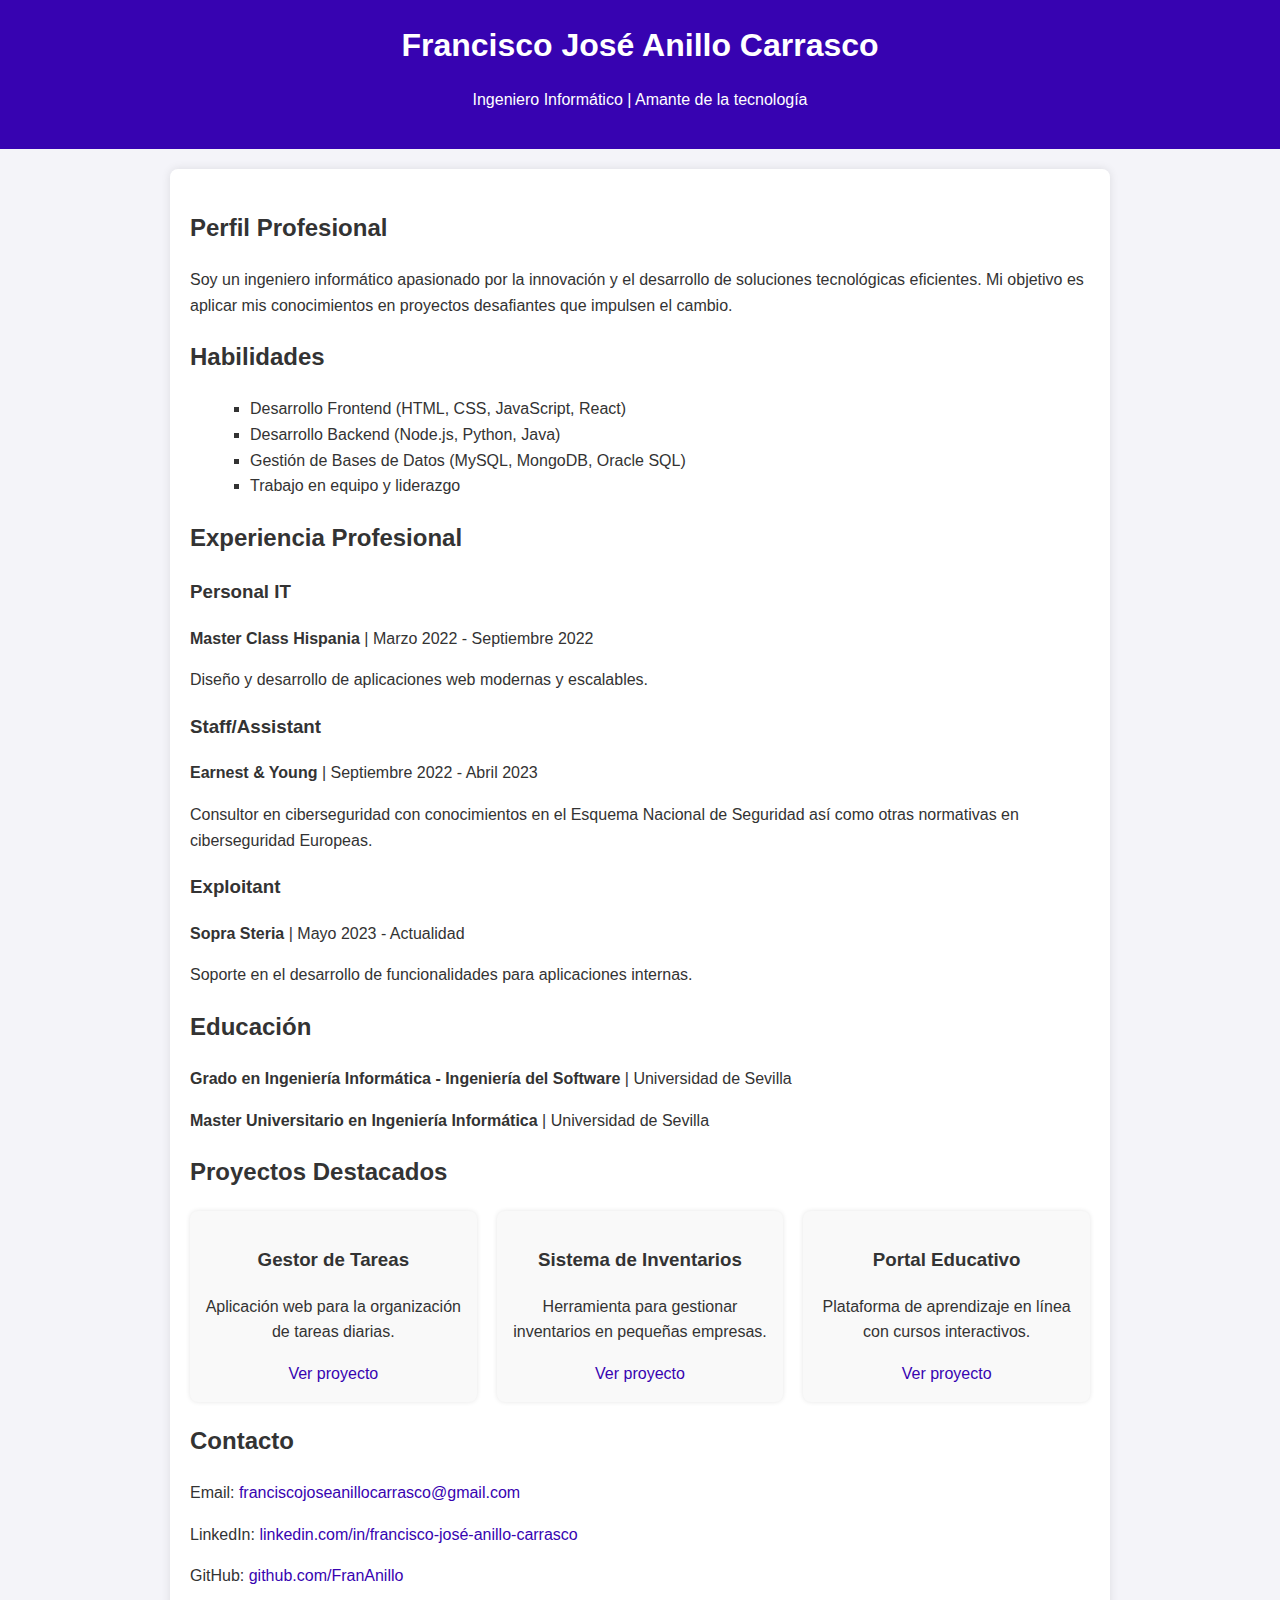
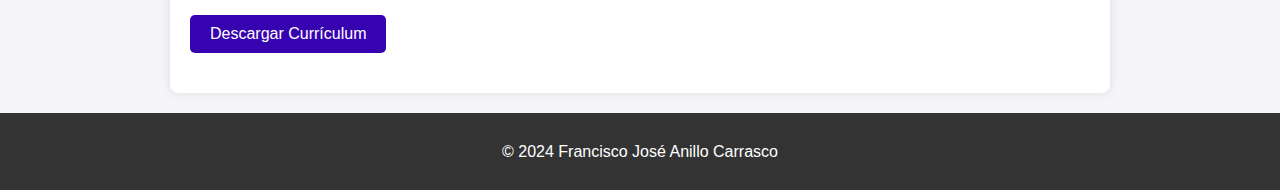
==== index.html @ 9dfd1857 "Cambio" ====
<!DOCTYPE html>
<html lang="es">
<head>
  <meta charset="UTF-8">
  <meta name="viewport" content="width=device-width, initial-scale=1.0">
  <title>Currículum Web - Francisco José Anillo Carrasco</title>
  <style>
    body {
      font-family: Arial, sans-serif;
      line-height: 1.6;
      margin: 0;
      padding: 0;
      background-color: #f4f4f9;
      color: #333;
    }

    .header {
      text-align: center;
      background-color: #3703b1;
      color: white;
      padding: 20px;
    }

    header h1 {
      margin: 0;
    }

    main {
      max-width: 900px;
      margin: 20px auto;
      padding: 20px;
      background: white;
      border-radius: 8px;
      box-shadow: 0 0 10px rgba(0, 0, 0, 0.1);
    }

    section {
      margin-bottom: 20px;
    }

    .skills ul {
      list-style-type: square;
      margin: 10px 0 0 20px;
    }

    a {
      color: #3703b1;
      text-decoration: none;
    }

    a:hover {
      text-decoration: underline;
    }

    button {
      display: inline-block;
      padding: 10px 20px;
      margin-top: 10px;
      background-color: #3703b1;
      color: white;
      border: none;
      border-radius: 5px;
      cursor: pointer;
      font-size: 1rem;
    }

    button:hover {
      background-color: #290284;
    }

    .projects {
      display: grid;
      grid-template-columns: repeat(auto-fit, minmax(250px, 1fr));
      gap: 20px;
    }

    .project {
      background: #f9f9f9;
      padding: 15px;
      border-radius: 8px;
      box-shadow: 0 0 5px rgba(0, 0, 0, 0.1);
      text-align: center;
    }

    footer {
      text-align: center;
      padding: 10px 0;
      background-color: #333;
      color: white;
    }
  </style>
</head>
<body>
  <header class="header">
    <h1>Francisco José Anillo Carrasco</h1>
    <p>Ingeniero Informático | Amante de la tecnología</p>
  </header>
  
  <main>
    <section class="profile">
      <h2>Perfil Profesional</h2>
      <p>Soy un ingeniero informático apasionado por la innovación y el desarrollo de soluciones tecnológicas eficientes. Mi objetivo es aplicar mis conocimientos en proyectos desafiantes que impulsen el cambio.</p>
    </section>

    <section class="skills">
      <h2>Habilidades</h2>
      <ul>
        <li>Desarrollo Frontend (HTML, CSS, JavaScript, React)</li>
        <li>Desarrollo Backend (Node.js, Python, Java)</li>
        <li>Gestión de Bases de Datos (MySQL, MongoDB, Oracle SQL)</li>
        <li>Trabajo en equipo y liderazgo</li>
      </ul>
    </section>

    <section class="experience">
      <h2>Experiencia Profesional</h2>
      <div class="job">
        <h3>Personal IT</h3>
        <p><strong>Master Class Hispania</strong> | Marzo 2022 - Septiembre 2022</p>
        <p>Diseño y desarrollo de aplicaciones web modernas y escalables.</p>
      </div>
      <div class="job">
        <h3>Staff/Assistant</h3>
        <p><strong>Earnest & Young</strong> | Septiembre 2022 - Abril 2023</p>
        <p>Consultor en ciberseguridad con conocimientos en el Esquema Nacional de Seguridad así como otras normativas en ciberseguridad Europeas.</p>
      </div>
      <div class="job">
        <h3>Exploitant</h3>
        <p><strong>Sopra Steria</strong> | Mayo 2023 - Actualidad</p>
        <p>Soporte en el desarrollo de funcionalidades para aplicaciones internas.</p>
      </div>
    </section>

    <section class="education">
      <h2>Educación</h2>
      <p><strong>Grado en Ingeniería Informática - Ingeniería del Software</strong> | Universidad de Sevilla</p>
      <p><strong>Master Universitario en Ingeniería Informática</strong> | Universidad de Sevilla</p>
    </section>
    
    <h2>Proyectos Destacados</h2>

    <section class="projects">
      <div class="project">
        <h3>Gestor de Tareas</h3>
        <p>Aplicación web para la organización de tareas diarias.</p>
        <a href="#">Ver proyecto</a>
      </div>
      <div class="project">
        <h3>Sistema de Inventarios</h3>
        <p>Herramienta para gestionar inventarios en pequeñas empresas.</p>
        <a href="#">Ver proyecto</a>
      </div>
      <div class="project">
        <h3>Portal Educativo</h3>
        <p>Plataforma de aprendizaje en línea con cursos interactivos.</p>
        <a href="#">Ver proyecto</a>
      </div>
    </section>

    <section class="contact">
      <h2>Contacto</h2>
      <p>Email: <a href="mailto:franciscojoseanillocarrasco@gmail.com">franciscojoseanillocarrasco@gmail.com</a></p>
      <p>LinkedIn: <a href="https://www.linkedin.com/in/francisco-jos%C3%A9-anillo-carrasco-805744200/" target="_blank">linkedin.com/in/francisco-josé-anillo-carrasco</a></p>
      <p>GitHub: <a href="https://github.com/FranAnillo" target="_blank">github.com/FranAnillo</a></p>
      <button onclick="downloadCV()">Descargar Currículum</button>
    </section>
  </main>

  <footer class="footer">
    <p>© 2024 Francisco José Anillo Carrasco</p>
  </footer>

  <script>
    function downloadCV() {
      window.location.href = 'Curriculum_Francisco_Jose_Anillo_Carrasco.pdf';
    }
  </script>
</body>
</html>
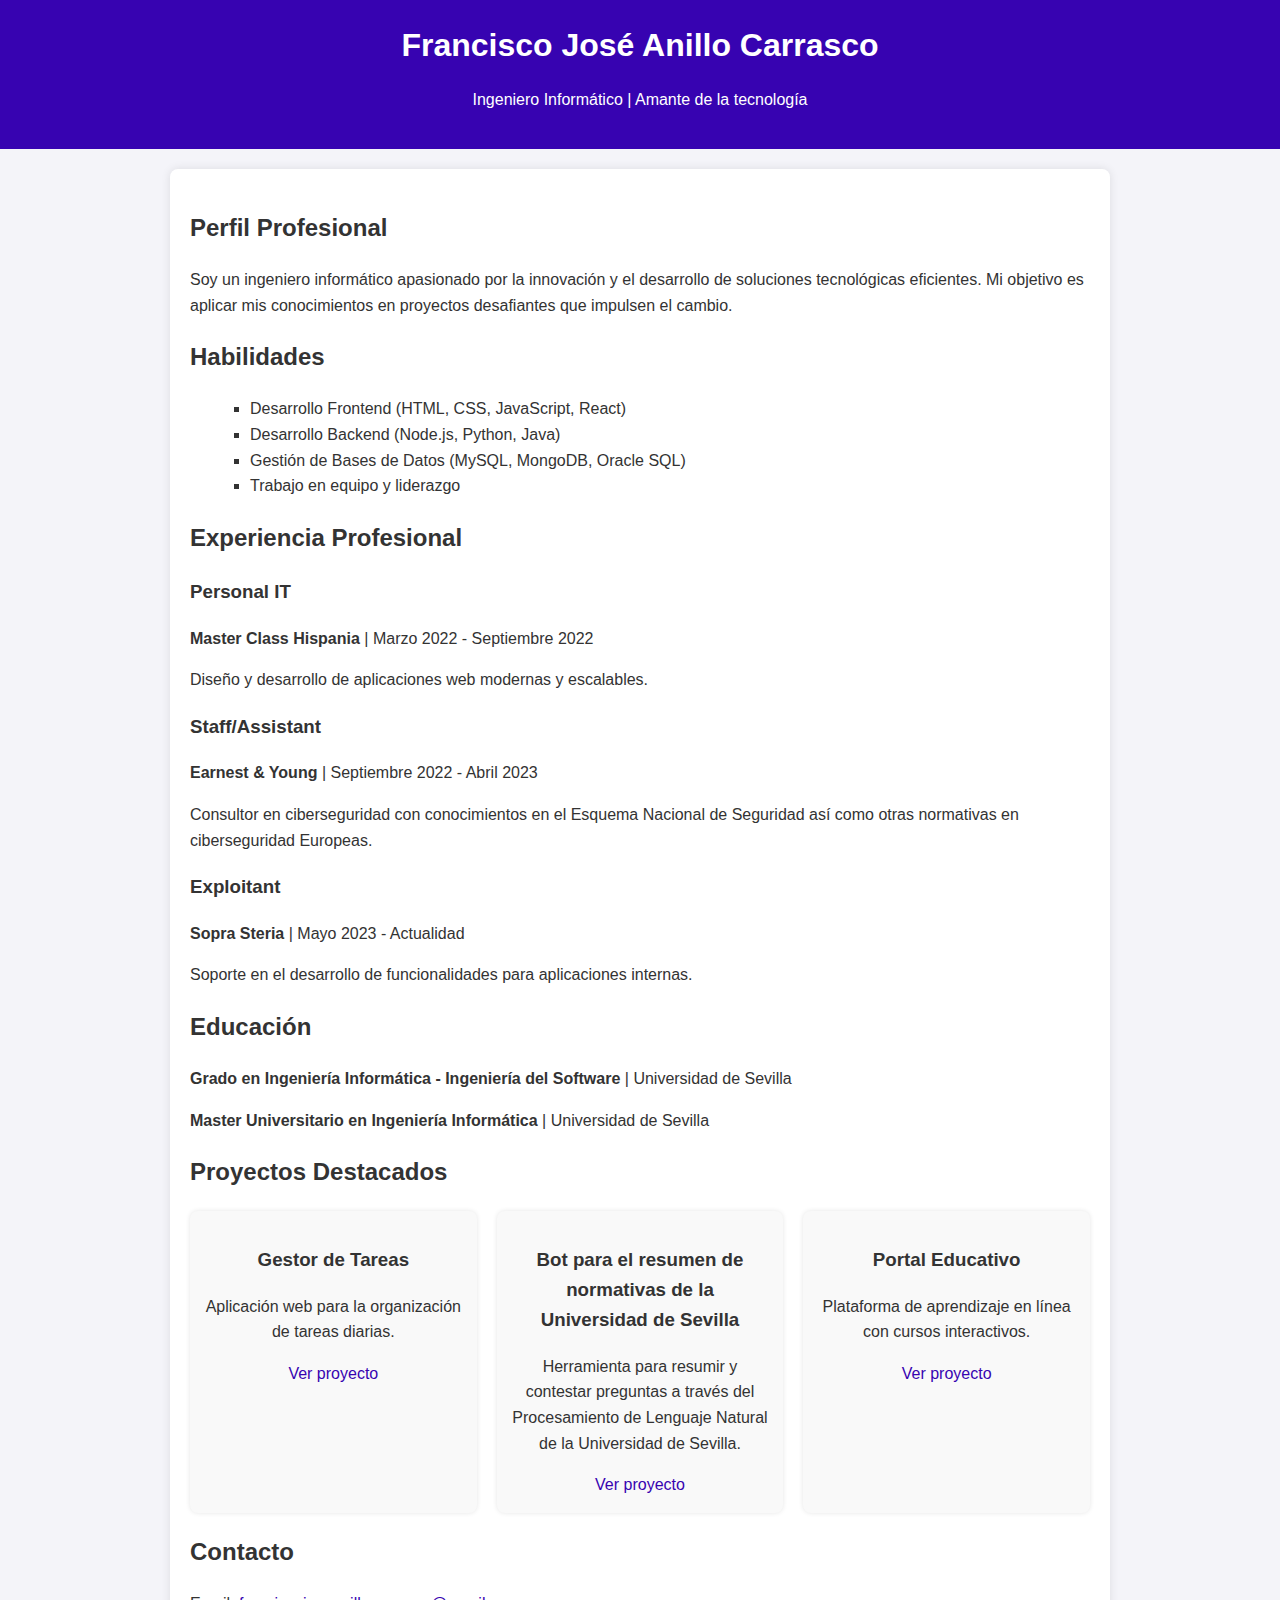
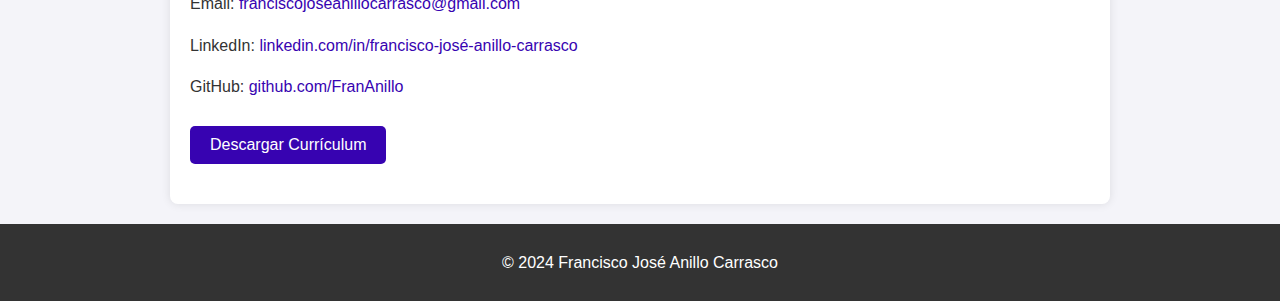
==== commit 888920c9: "Update" ====
--- a/index.html
+++ b/index.html
@@ -24,7 +24,26 @@
     header h1 {
       margin: 0;
     }
-
+/* Menú superior
+.navbar {
+      background-color: #3703b1;
+      overflow: hidden;
+      display: flex;
+      justify-content: center;
+      padding: 10px 0;
+    }
+
+    .navbar a {
+      color: white;
+      text-decoration: none;
+      padding: 10px 20px;
+      font-size: 1rem;
+      transition: background-color 0.3s;
+    }
+
+    .navbar a:hover {
+      background-color: #290284;
+    } */
     main {
       max-width: 900px;
       margin: 20px auto;
@@ -90,6 +109,10 @@
     }
   </style>
 </head>
+<!-- <nav class="navbar">
+  <a href="#home">Home</a>
+  <a href="#proyectos">Proyectos</a>
+</nav> -->
 <body>
   <header class="header">
     <h1>Francisco José Anillo Carrasco</h1>
@@ -143,17 +166,17 @@
       <div class="project">
         <h3>Gestor de Tareas</h3>
         <p>Aplicación web para la organización de tareas diarias.</p>
-        <a href="#">Ver proyecto</a>
+        <a href="https://github.com/TFGfraanicardandorsan/Backend" target="_blank">Ver proyecto</a>
       </div>
       <div class="project">
-        <h3>Sistema de Inventarios</h3>
-        <p>Herramienta para gestionar inventarios en pequeñas empresas.</p>
-        <a href="#">Ver proyecto</a>
+        <h3>Bot para el resumen de normativas de la Universidad de Sevilla</h3>
+        <p>Herramienta para resumir y contestar preguntas a través del Procesamiento de Lenguaje Natural de la Universidad de Sevilla.</p>
+        <a href="https://github.com/FranAnillo/bot-normativas-us" target="_blank">Ver proyecto</a>
       </div>
       <div class="project">
         <h3>Portal Educativo</h3>
         <p>Plataforma de aprendizaje en línea con cursos interactivos.</p>
-        <a href="#">Ver proyecto</a>
+        <a href="https://github.com/iTeaching/Back-End" target="_blank">Ver proyecto</a>
       </div>
     </section>
 
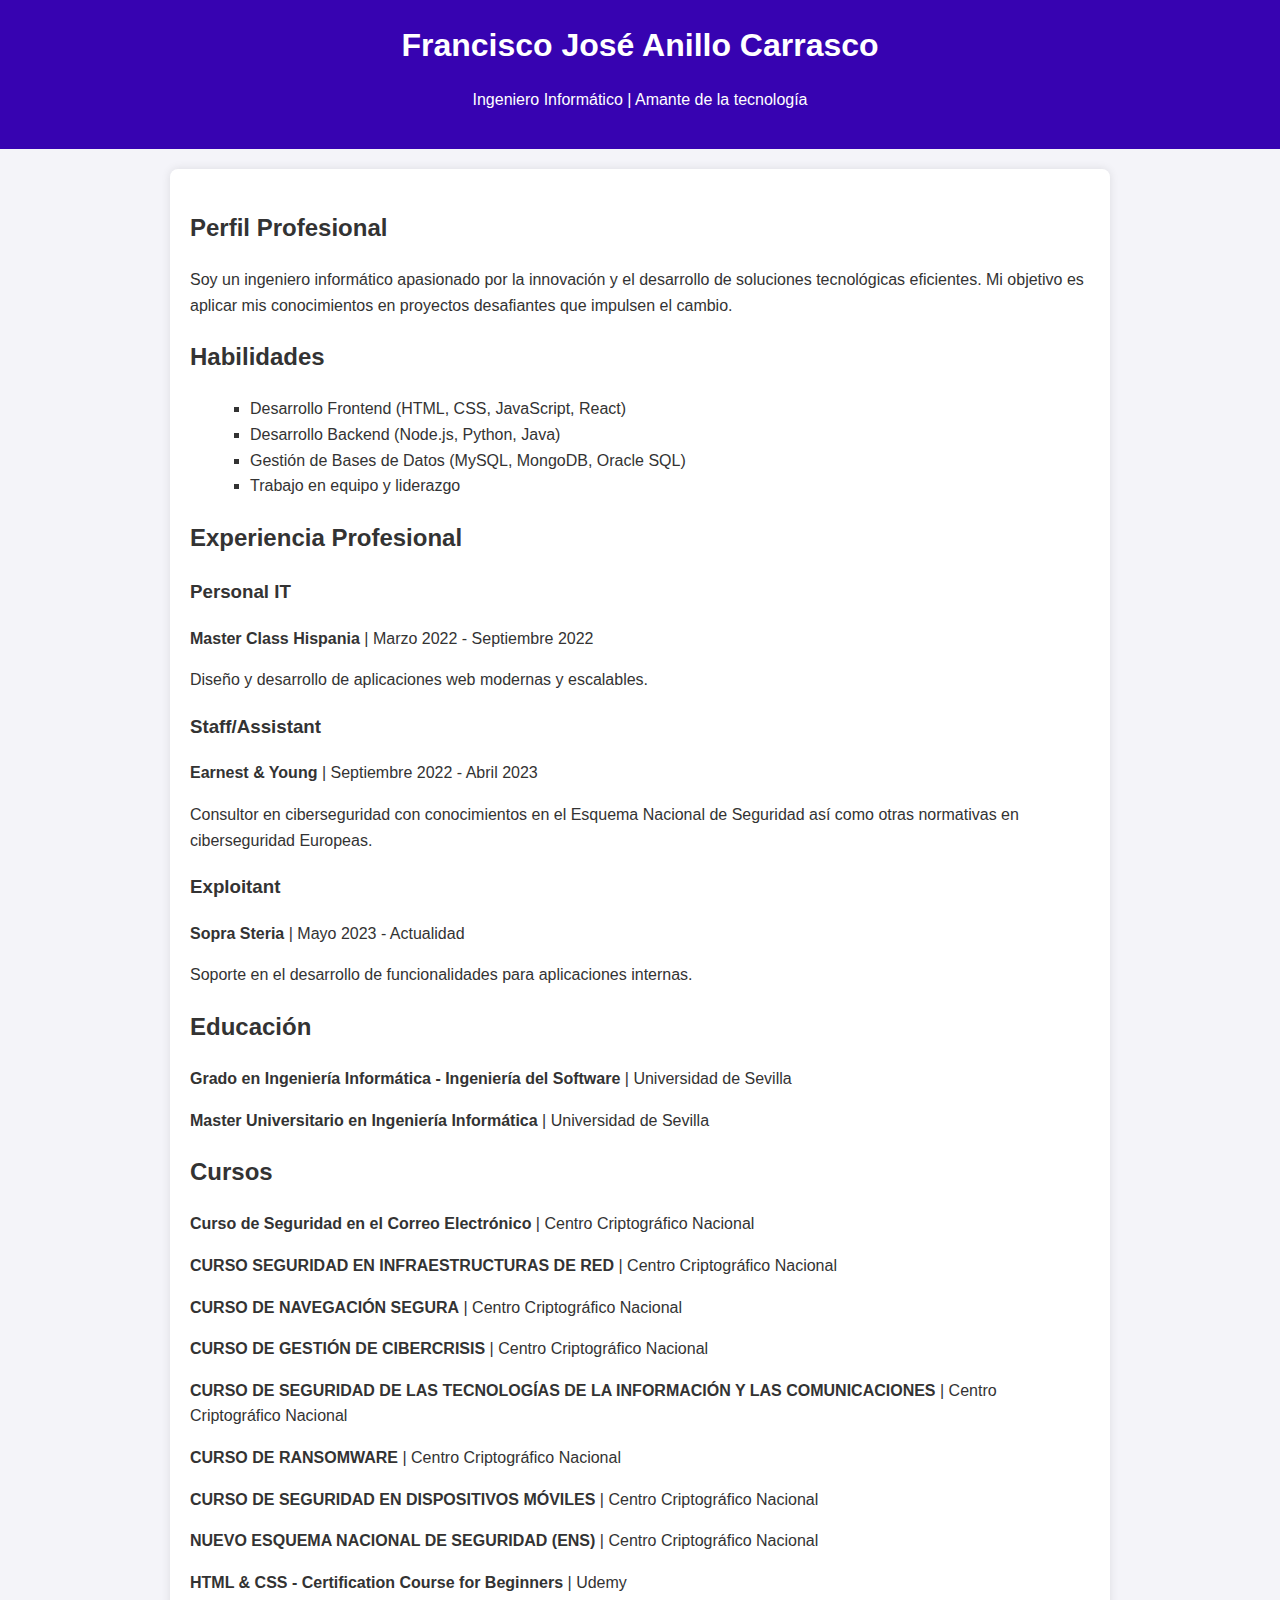
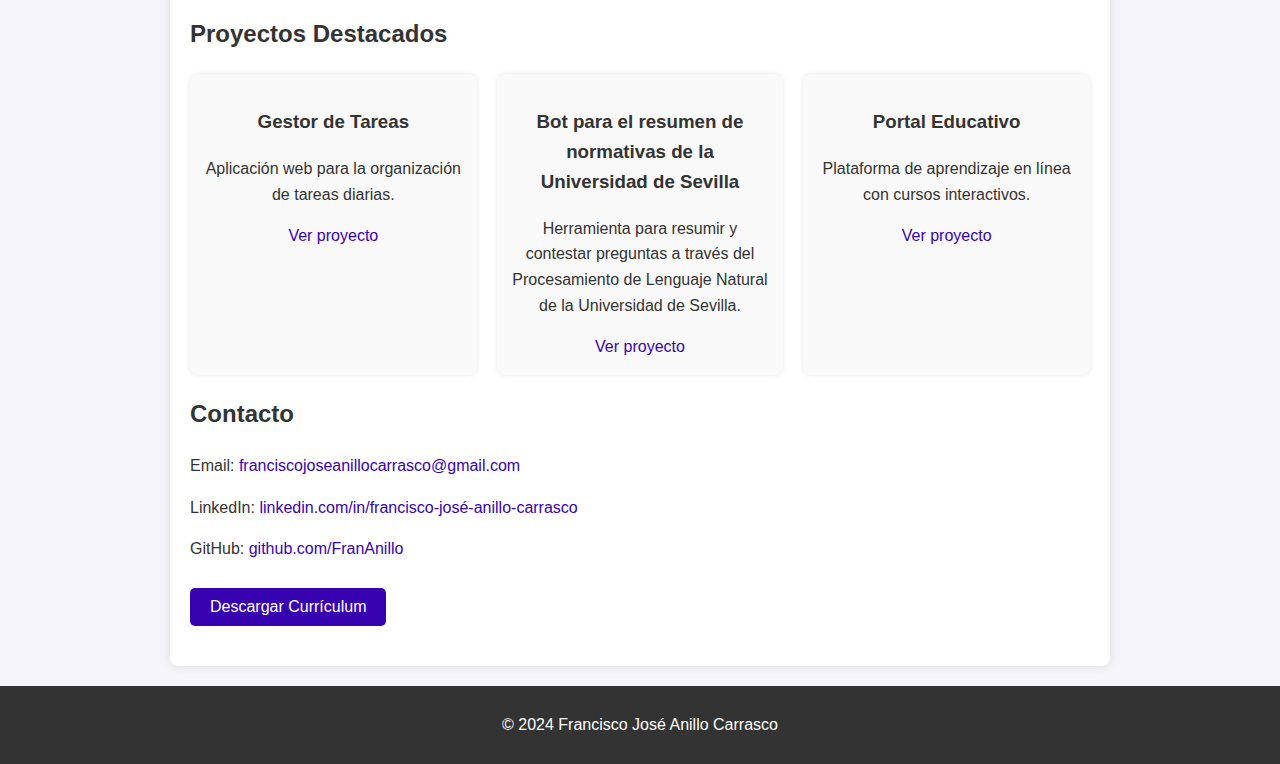
==== commit 16cda9c5: "Actualización de cursos" ====
--- a/index.html
+++ b/index.html
@@ -158,6 +158,16 @@
       <h2>Educación</h2>
       <p><strong>Grado en Ingeniería Informática - Ingeniería del Software</strong> | Universidad de Sevilla</p>
       <p><strong>Master Universitario en Ingeniería Informática</strong> | Universidad de Sevilla</p>
+      <h2>Cursos</h2>
+      <p><strong>Curso de Seguridad en el Correo Electrónico</strong> | Centro Criptográfico Nacional</p>
+      <p><strong>CURSO SEGURIDAD EN INFRAESTRUCTURAS DE RED</strong> | Centro Criptográfico Nacional</p>
+      <p><strong>CURSO DE NAVEGACIÓN SEGURA</strong> | Centro Criptográfico Nacional</p>
+      <p><strong>CURSO DE GESTIÓN DE CIBERCRISIS</strong> | Centro Criptográfico Nacional</p>
+      <p><strong>CURSO DE SEGURIDAD DE LAS TECNOLOGÍAS DE LA INFORMACIÓN Y LAS COMUNICACIONES</strong> | Centro Criptográfico Nacional</p>
+      <p><strong>CURSO DE RANSOMWARE</strong> | Centro Criptográfico Nacional</p>
+      <p><strong>CURSO DE SEGURIDAD EN DISPOSITIVOS MÓVILES</strong> | Centro Criptográfico Nacional</p>
+      <p><strong>NUEVO ESQUEMA NACIONAL DE SEGURIDAD (ENS)</strong> | Centro Criptográfico Nacional</p>
+      <p><strong>HTML & CSS - Certification Course for Beginners</strong> | Udemy</p>
     </section>
     
     <h2>Proyectos Destacados</h2>
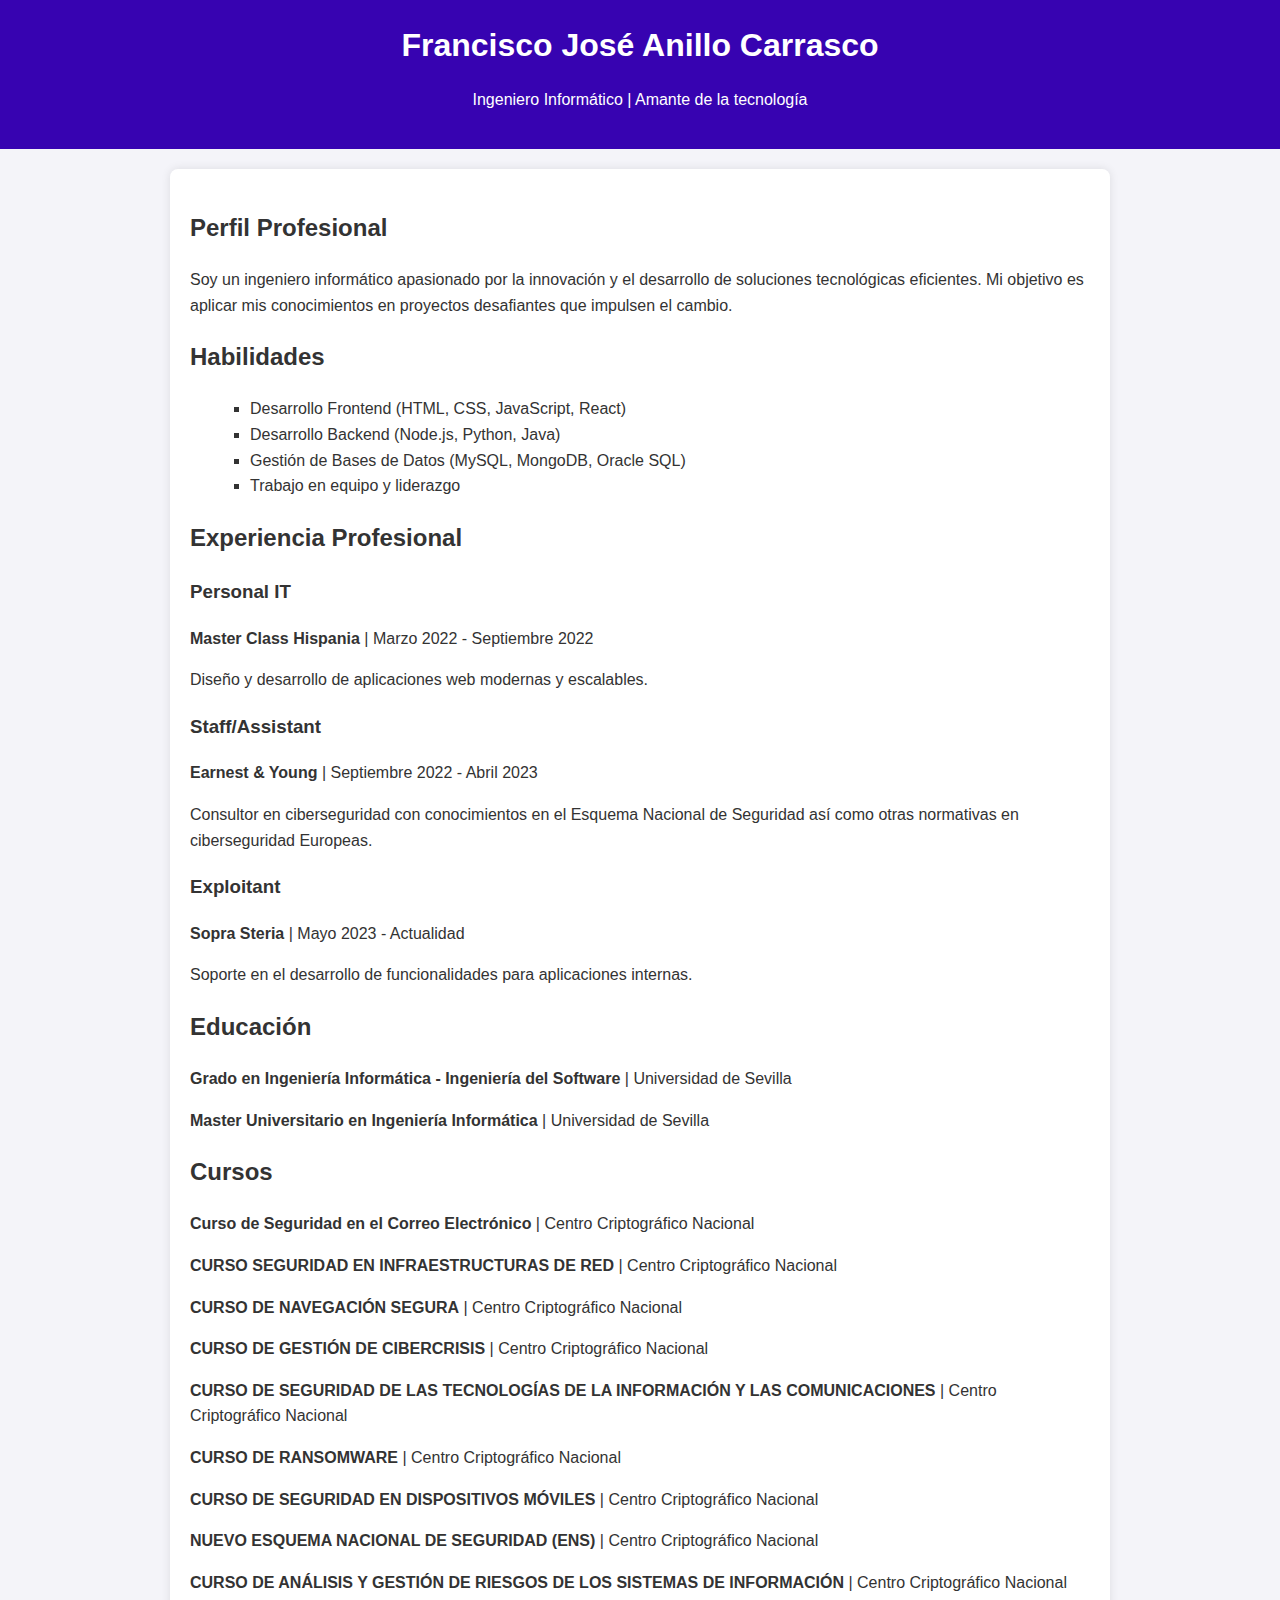
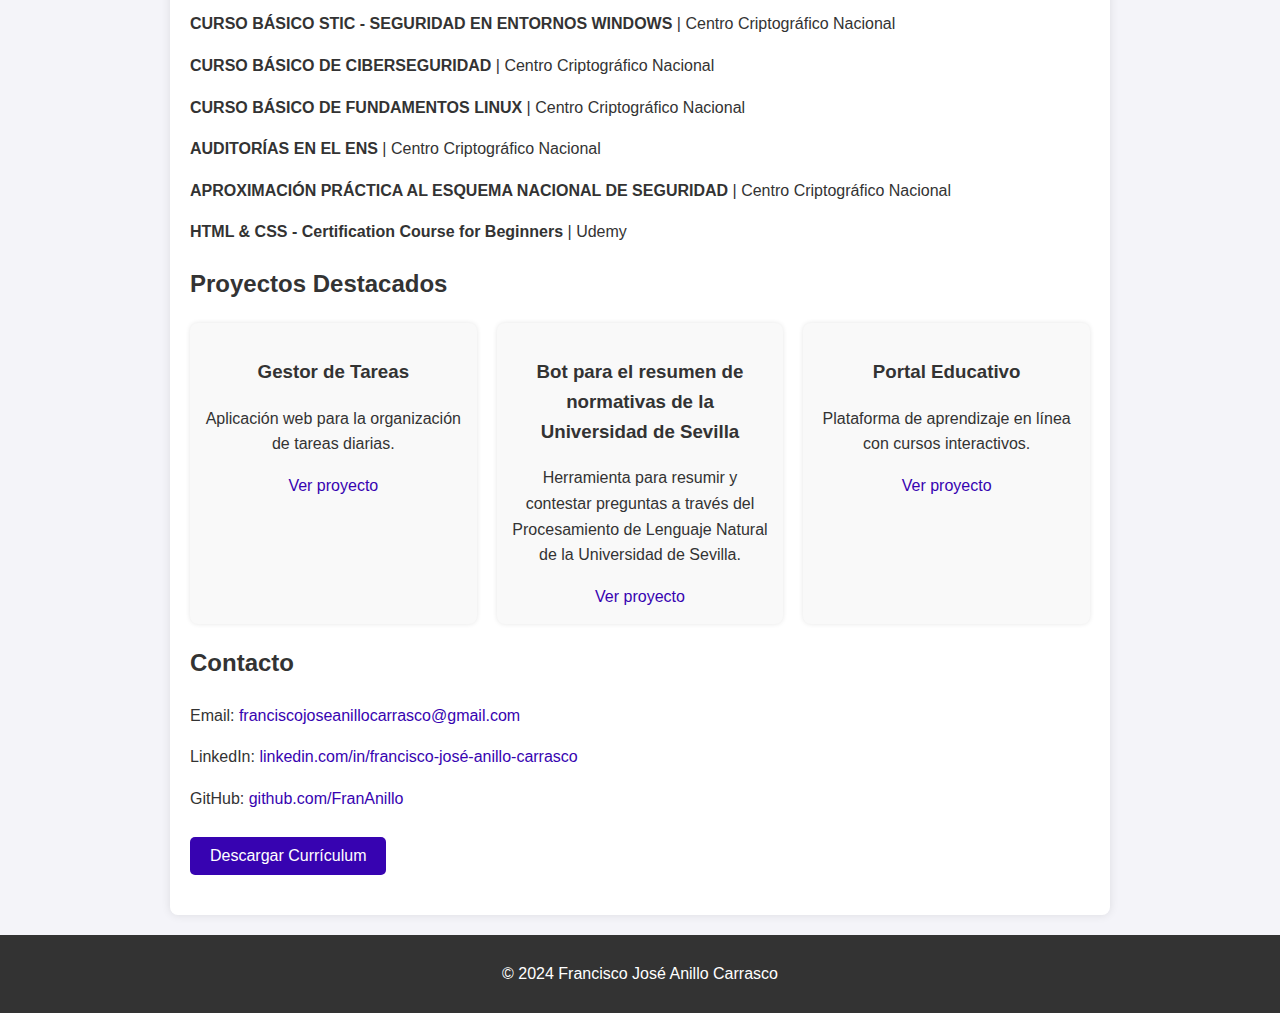
==== commit 7848e2ad: "Actualización de cursos a día 25 de diciembre de 2024" ====
--- a/index.html
+++ b/index.html
@@ -167,6 +167,12 @@
       <p><strong>CURSO DE RANSOMWARE</strong> | Centro Criptográfico Nacional</p>
       <p><strong>CURSO DE SEGURIDAD EN DISPOSITIVOS MÓVILES</strong> | Centro Criptográfico Nacional</p>
       <p><strong>NUEVO ESQUEMA NACIONAL DE SEGURIDAD (ENS)</strong> | Centro Criptográfico Nacional</p>
+      <p><strong>CURSO DE ANÁLISIS Y GESTIÓN DE RIESGOS DE LOS SISTEMAS DE INFORMACIÓN</strong> | Centro Criptográfico Nacional</p>
+      <p><strong>CURSO BÁSICO STIC - SEGURIDAD EN ENTORNOS WINDOWS</strong> | Centro Criptográfico Nacional</p>
+      <p><strong>CURSO BÁSICO DE CIBERSEGURIDAD</strong> | Centro Criptográfico Nacional</p>
+      <p><strong>CURSO BÁSICO DE FUNDAMENTOS LINUX</strong> | Centro Criptográfico Nacional</p>
+      <p><strong>AUDITORÍAS EN EL ENS</strong> | Centro Criptográfico Nacional</p>
+      <p><strong>APROXIMACIÓN PRÁCTICA AL ESQUEMA NACIONAL DE SEGURIDAD</strong> | Centro Criptográfico Nacional</p>
       <p><strong>HTML & CSS - Certification Course for Beginners</strong> | Udemy</p>
     </section>
     
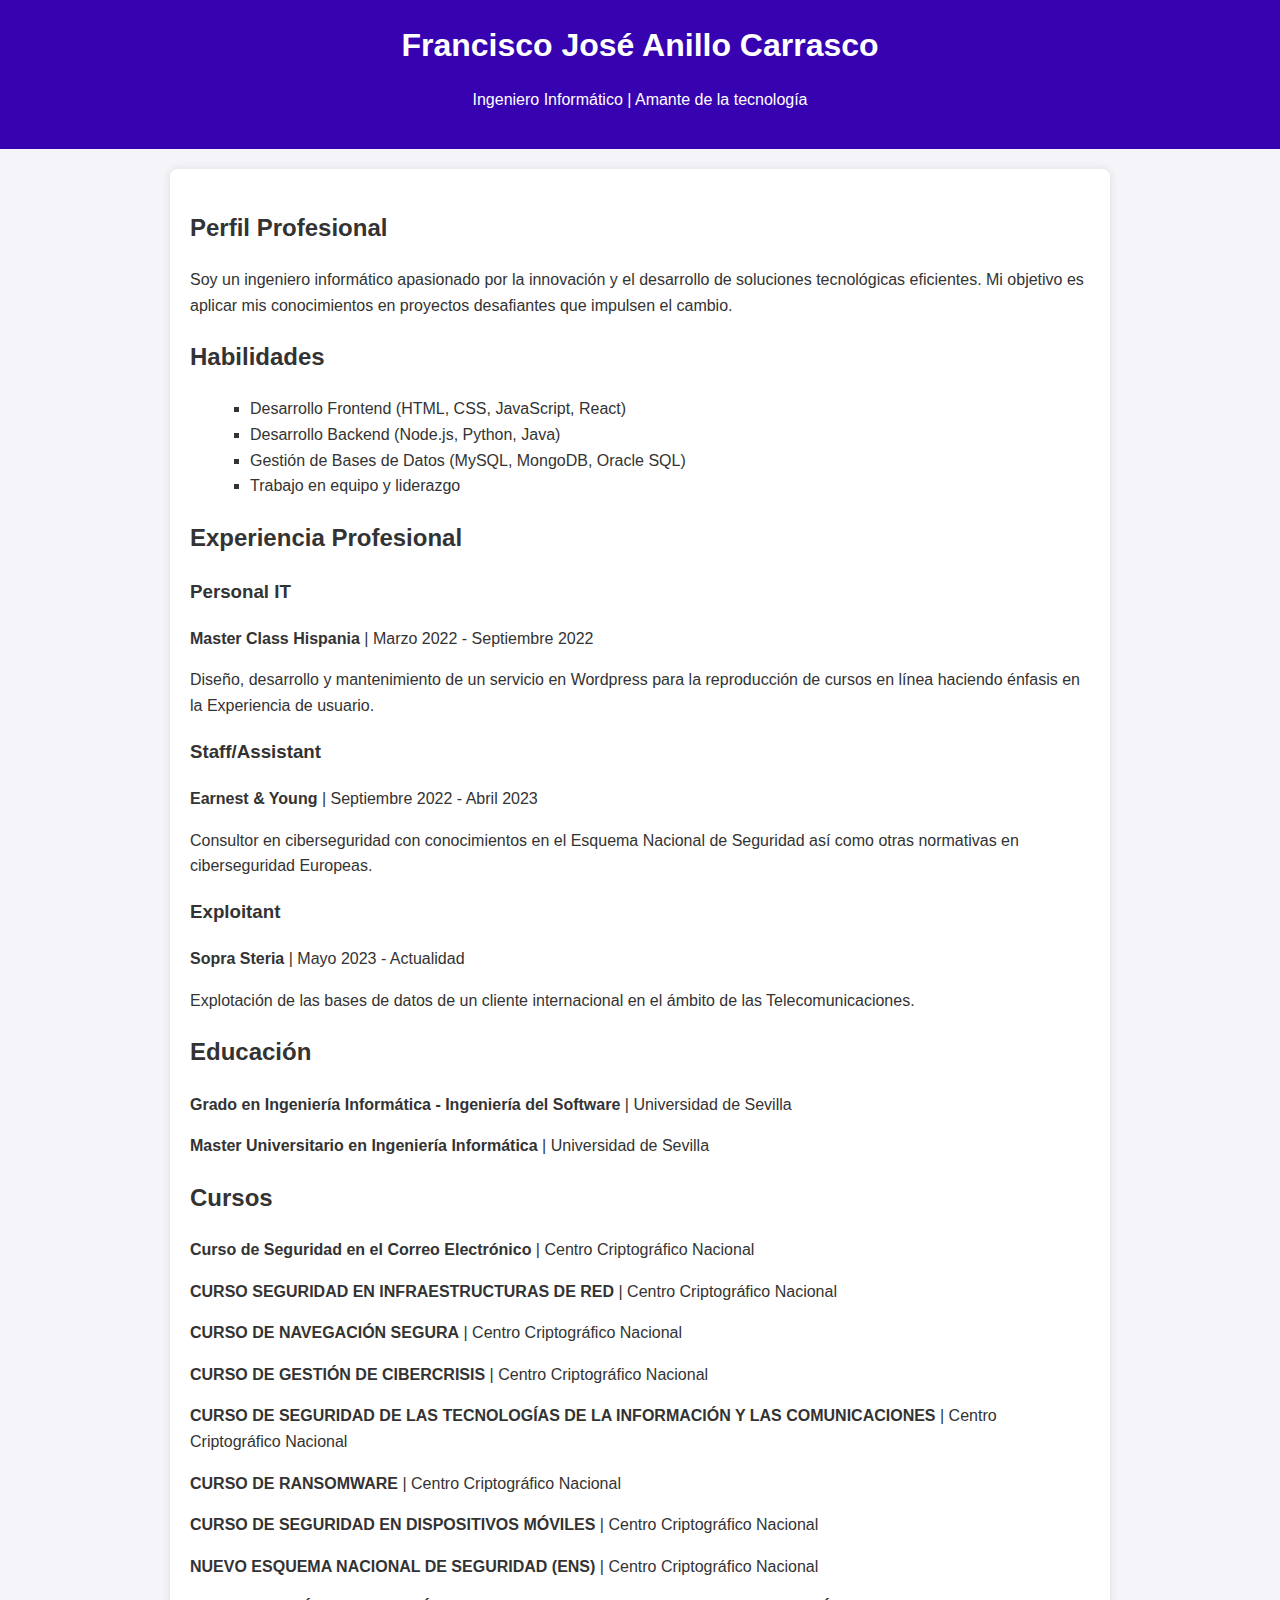
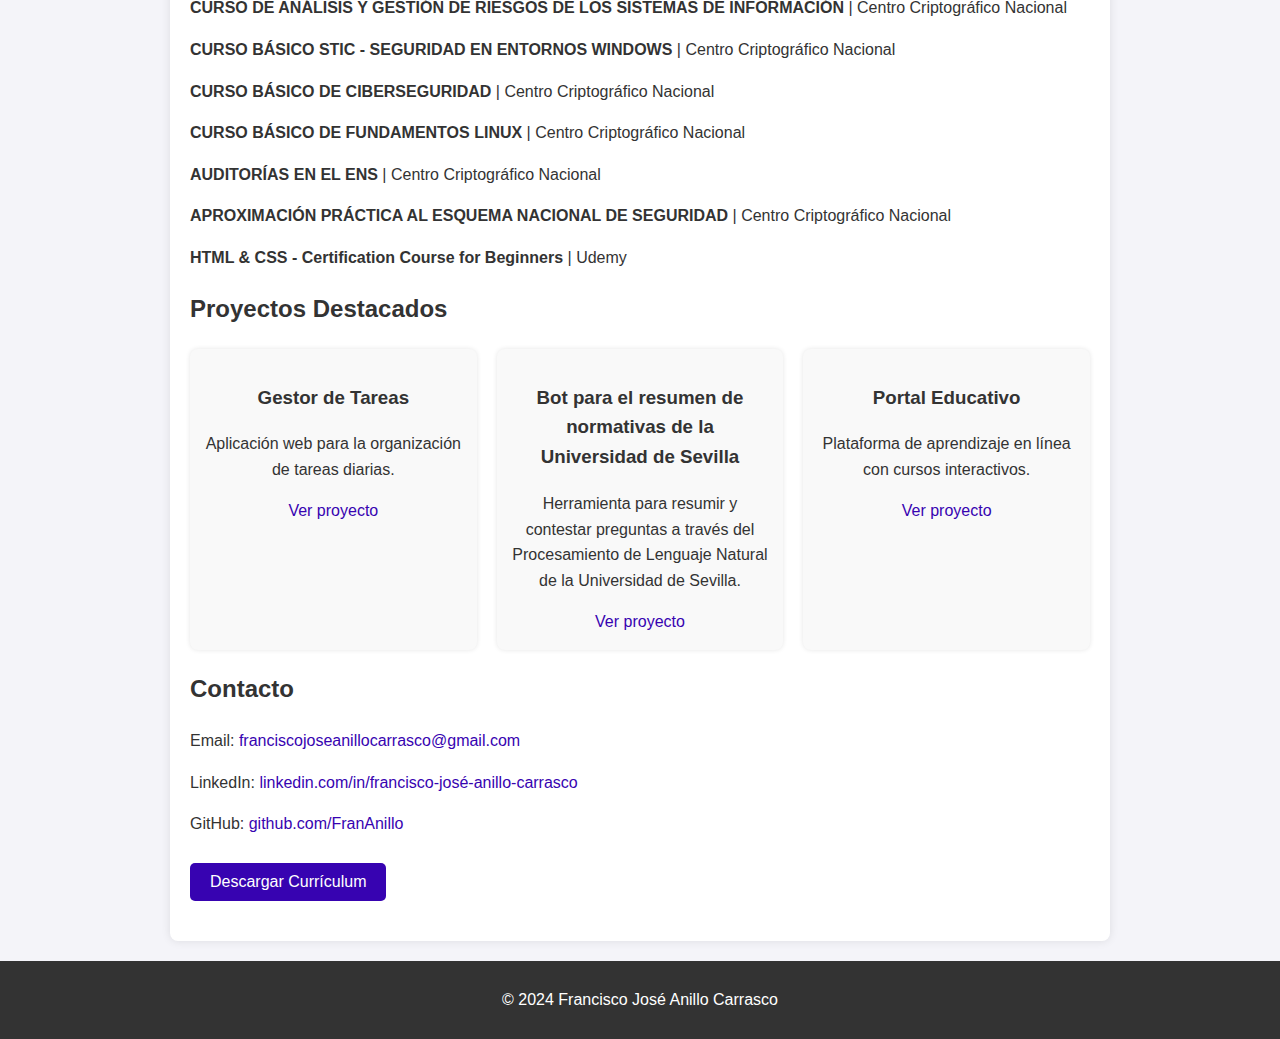
==== commit eaa6ddd2: "Update V1.0" ====
--- a/index.html
+++ b/index.html
@@ -140,7 +140,7 @@
       <div class="job">
         <h3>Personal IT</h3>
         <p><strong>Master Class Hispania</strong> | Marzo 2022 - Septiembre 2022</p>
-        <p>Diseño y desarrollo de aplicaciones web modernas y escalables.</p>
+        <p>Diseño, desarrollo y mantenimiento de un servicio en Wordpress para la reproducción de cursos en línea haciendo énfasis en la Experiencia de usuario.</p>
       </div>
       <div class="job">
         <h3>Staff/Assistant</h3>
@@ -150,7 +150,7 @@
       <div class="job">
         <h3>Exploitant</h3>
         <p><strong>Sopra Steria</strong> | Mayo 2023 - Actualidad</p>
-        <p>Soporte en el desarrollo de funcionalidades para aplicaciones internas.</p>
+        <p>Explotación de las bases de datos de un cliente internacional en el ámbito de las Telecomunicaciones.</p>
       </div>
     </section>
 
